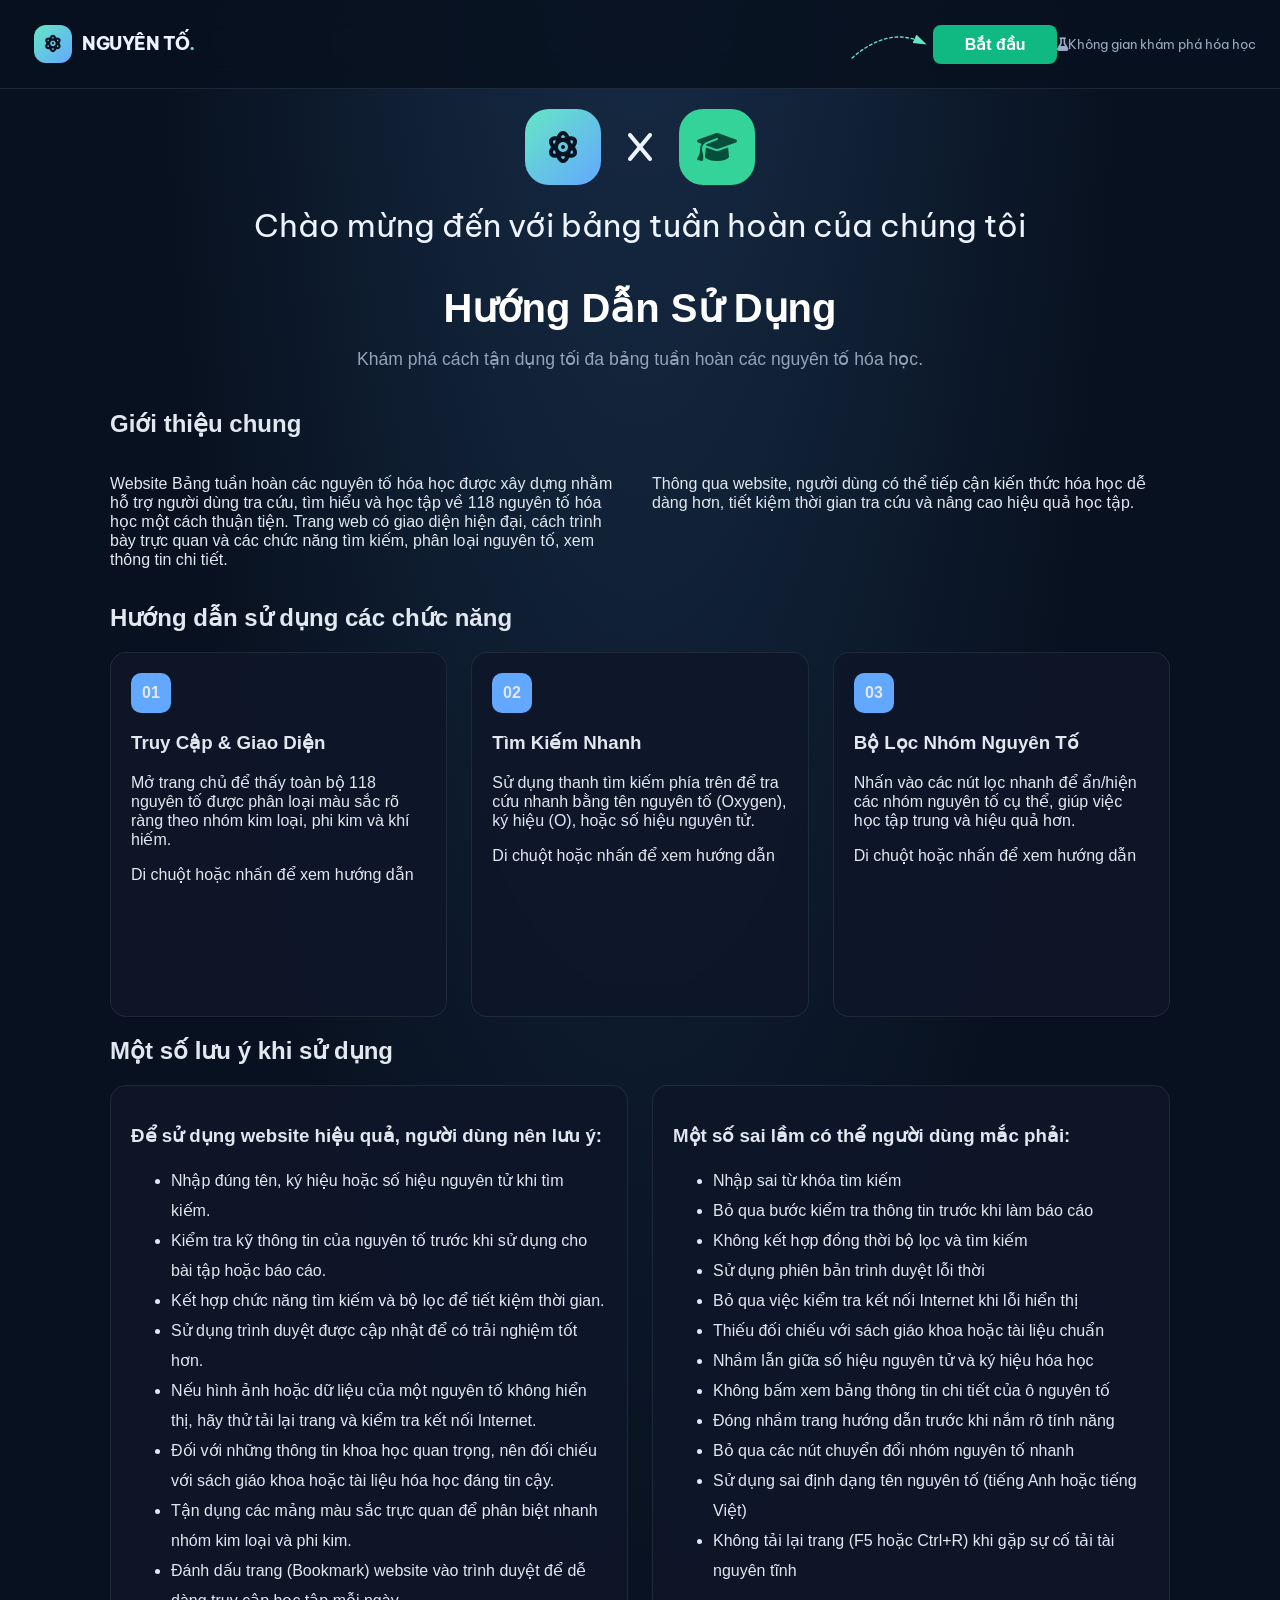
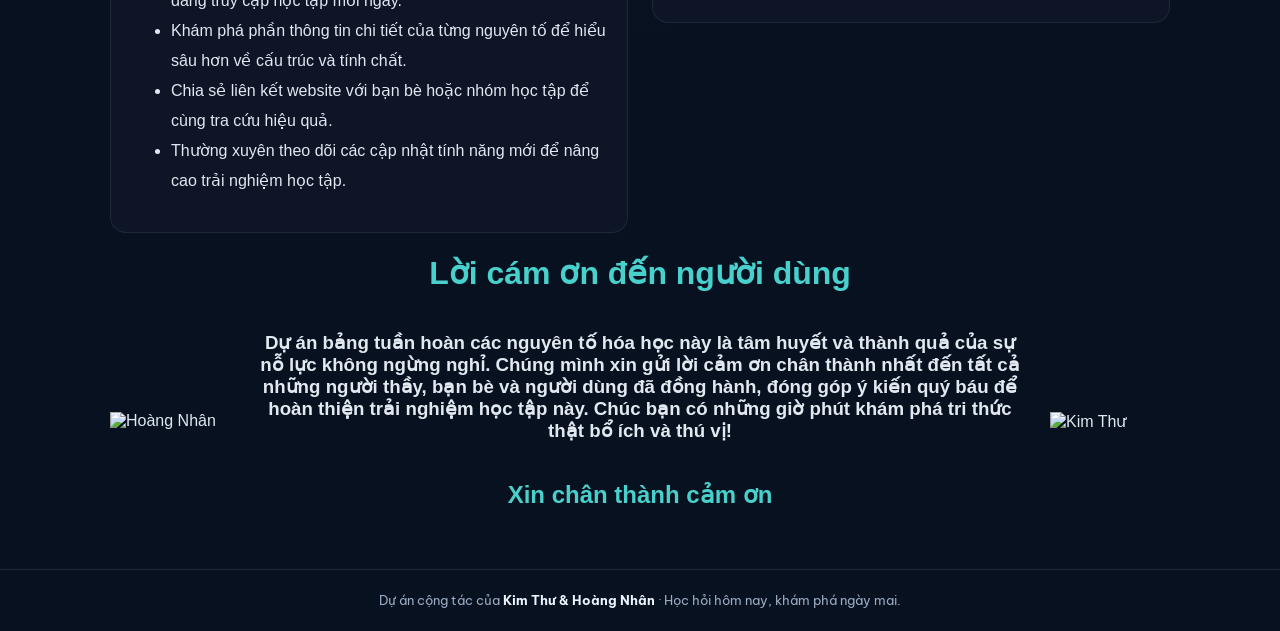
==== getstarted.html @ 03e81701 "Commit The Newest" ====
<!DOCTYPE html>
<html lang="en">
<head>
    <meta charset="UTF-8">
    <meta name="viewport" content="width=device-width, initial-scale=1.0">
    <meta name="theme-color" content="#08111f">
    <title>Cùng nhau bắt đầu sử dụng bảng</title>
    <link rel="preconnect" href="https://fonts.googleapis.com">
    <link rel="preconnect" href="https://fonts.gstatic.com" crossorigin>
    <link href="https://fonts.googleapis.com/css2?family=Be+Vietnam+Pro:wght@400;500;600;700;800&display=swap" rel="stylesheet">
    <link rel="stylesheet" href="https://cdnjs.cloudflare.com/ajax/libs/font-awesome/6.5.2/css/all.min.css">
    <link rel="stylesheet" href="./css/base.css">
    <link rel="stylesheet" href="./css/main.css">
    <link rel="stylesheet" href="./css/start.css">
    <link href="https://unpkg.com/aos@2.3.1/dist/aos.css" rel="stylesheet">
</head>
<body>
    <header class="site-nav">
        <div class="nav-inner">
            <a class="brand" href="index.html">
                <span class="brand-mark"><i class="fa-solid fa-atom"></i></span>NGUYÊN TỐ<span style="color:var(--accent)">.</span>
            </a>
            <span class="nav-tag">
                <svg class="pointer-arrow" viewBox="0 0 200 100" xmlns="http://www.w3.org/2000/svg">
                        <defs>
                            <!-- Arrowhead Marker -->
                            <marker id="arrow" markerWidth="10" markerHeight="10" refX="6" refY="3.5" orient="auto">
                            <polygon points="0 0, 10 3.5, 0 7" fill="var(--accent)" />
                            </marker>
                        </defs>

                        <!-- Curved Dashed Path pointing to the button -->
                        <path d="M 20 80 Q 100 10 175 45" 
                                fill="none" 
                                stroke="var(--accent)" 
                                stroke-width="3" 
                                stroke-dasharray="6,6" 
                                stroke-linecap="round"
                                marker-end="url(#arrow)" />
                </svg>
                <div class="start-and-solo">
                    <a href="./getstarted.html" class="intro-link">
                    <button class="start-btn" type="button">Bắt đầu</button>
                    </a>
                    <div class="area">
                        <i class="fa-solid fa-flask me-2"></i>Không gian khám phá hóa học 
                    </div>
                </div>
            </span>   
        </div>
    </header>
    <div class="view">
        <div class="view-logo">
            <span class="brand-mark" data-aos="fade-right"><i class="fa-solid fa-atom"></i></span>
            <i class="fa-solid fa-x" data-aos="zoom-in"></i>
            <span class="brand-mark brand-mark-cap" data-aos="fade-left"><i class="fa-solid fa-graduation-cap"></i></span>
        </div>
        <span class="introduction" data-aos="zoom-in">Chào mừng đến với bảng tuần hoàn của chúng tôi</span>
    </div>
    <!-- <div class="intro">
        <h1>HƯỚNG DẪN SỬ DỤNG WEBSITE BẢNG TUẦN HOÀN CÁC NGUYÊN TỐ HÓA HỌC</h1>
        <h2>#I. Giới thiệu chung</h2>
            <p>Website Bảng tuần hoàn các nguyên tố hóa học được xây dựng nhằm hỗ trợ người dùng tra cứu, tìm hiểu và học tập về 118 nguyên tố hóa học một cách thuận tiện. Trang web có giao diện hiện đại, cách trình bày trực quan và các chức năng tìm kiếm, phân loại nguyên tố, xem thông tin chi tiết.</p>
            <p>Thông qua website, người dùng có thể tiếp cận kiến thức hóa học dễ dàng hơn, tiết kiệm thời gian tra cứu và nâng cao hiệu quả học tập.</p>
        <h2># II. Hướng dẫn sử dụng các chức năng</h2>
        <ol class="order-listing">
            <li>Truy cập website
                <p>Người dùng mở đường dẫn của website bằng trình duyệt như Google Chrome, Microsoft Edge hoặc Safari.</p>
                <p>Sau khi truy cập thành công, trang chủ sẽ xuất hiện với giao diện chính của website. Người dùng có thể bắt đầu tìm hiểu bảng tuần hoàn và sử dụng các chức năng được cung cấp.</p>    
            </li>
            <li>Quan sát bảng tuần hoàn các nguyên tố hóa học<br/>
                <p>Tại khu vực bảng tuần hoàn, người dùng có thể quan sát vị trí của các nguyên tố theo số hiệu nguyên tử và cấu trúc của bảng.</p>
                <p>Mỗi ô nguyên tố thường hiển thị những thông tin cơ bản như:</p>
                <ul class="unordered-listing-in-getstarted">
                    <li>Số hiệu nguyên tử: Cho biết số proton trong hạt nhân nguyên tử.</li>
                    <li>Ký hiệu hóa học: Chữ viết tắt dùng để biểu diễn nguyên tố.</li>
                    <li>Tên nguyên tố: Tên gọi của nguyên tố hóa học.</li>
                    <li>Khối lượng nguyên tử: Giá trị khối lượng nguyên tử được sử dụng trong tra cứu và học tập.</li>
                </ul>
                <p>Các nhóm nguyên tố được phân biệt bằng màu sắc để người dùng dễ nhận biết và ghi nhớ hơn.</p>
            </li>
            <li>Tìm kiếm nguyên tố <br/>
                <p>Chức năng tìm kiếm giúp người dùng nhanh chóng tìm được nguyên tố cần tra cứu mà không phải quan sát toàn bộ bảng tuần hoàn.</p>
                <p>*Cách thực hiện:*</p>
                
                <ol class="order-listing">
                    <li>Tìm thanh tìm kiếm trên giao diện website.</li>
                    <li>Nhập thông tin của nguyên tố muốn tìm.</li>
                    <li>Có thể tìm kiếm bằng tên nguyên tố, ký hiệu hóa học hoặc số hiệu nguyên tử.</li>
                    <li>Quan sát kết quả được hiển thị trên màn hình.</li>
                    <li>Nhấn vào nguyên tố cần tìm để xem thêm thông tin.</li>
                </ol>
                <p>Ví dụ: Khi muốn tìm nguyên tố Oxygen, người dùng có thể nhập Oxygen, O hoặc 8 vào thanh tìm kiếm.</p>
                <p>Chức năng này giúp việc tra cứu trở nên nhanh chóng, thuận tiện và phù hợp với nhu cầu học tập.</p>
                
            </li>
            <li>Lọc nguyên tố theo nhóm<br/>
                <p>Website hỗ trợ phân loại nguyên tố theo một số nhóm hóa học nhằm giúp người dùng tìm hiểu đặc điểm chung giữa các nguyên tố.</p>
                <p>*Cách thực hiện:*</p>
                
                <ol class="order-listing">
                    <li>Tìm khu vực bộ lọc nguyên tố.</li>
                    <li>Chọn nhóm nguyên tố muốn tìm hiểu.</li>
                    <li>Quan sát các nguyên tố phù hợp với nhóm đã chọn.</li>
                    <li>Thay đổi lựa chọn để tìm hiểu những nhóm khác.</li>
                </ol>
                <p>Người dùng có thể lựa chọn các nhóm như kim loại, á kim, phi kim và khí hiếm nếu các bộ lọc tương ứng được hiển thị trên giao diện.</p>
                <p>Chức năng lọc giúp người dùng nhận biết sự phân loại của các nguyên tố và hiểu rõ hơn về cấu trúc của bảng tuần hoàn.</p>
                
            </li>
            <li>Xem thông tin chi tiết của nguyên tố<br/>
                <p>Để tìm hiểu sâu hơn về một nguyên tố, người dùng có thể nhấn trực tiếp vào ô nguyên tố trên bảng tuần hoàn hoặc vào kết quả tìm kiếm tương ứng.</p>
                <p>Cửa sổ thông tin chi tiết sẽ hiển thị các dữ liệu được cung cấp cho nguyên tố đó, chẳng hạn như:</p>
                
                <ul class="unordered-listing-in-getstarted">
                        <li>Tên và ký hiệu hóa học.</li>
                        <li>Số hiệu nguyên tử.</li>
                        <li>Khối lượng nguyên tử.</li>
                        <li>Nhóm và chu kỳ.</li>
                        <li>Trạng thái vật chất.</li>
                        <li>Mô tả khái quát về nguyên tố.</li>
                        <li>Cấu hình electron và mô hình nguyên tử Bohr nếu có dữ liệu tương ứng.</li>
                </ul>
                <p>Người dùng nên đọc lần lượt các thông tin để hiểu rõ hơn về đặc điểm và vị trí của nguyên tố trong bảng tuần hoàn.</p>
            </li>
            <li>Đóng cửa sổ thông tin<br/>
                <p>Sau khi xem xong thông tin chi tiết, người dùng có thể trở về bảng tuần hoàn để tiếp tục tra cứu.</p>
                <p>Có thể đóng cửa sổ thông tin bằng cách:</p>
                
                <ul class="unordered-listing-in-getstarted">
                    <li>Nhấn nút đóng ở góc cửa sổ.</li>
                    <li>Nhấn ra bên ngoài cửa sổ thông tin.</li>
                    <li>Nhấn phím Esc trên bàn phím.</li>
                </ul>
                <p>Sau đó, người dùng có thể tiếp tục tìm kiếm hoặc lựa chọn nguyên tố khác.</p>
            </li>
            <li>Sử dụng website trên các thiết bị khác nhau<br/>
                <p>Website được thiết kế để hướng đến khả năng sử dụng trên máy tính, máy tính bảng và điện thoại.</p>
                <ul class="unordered-listing-in-getstarted">
                    <li>Trên máy tính: Người dùng có thể quan sát bảng tuần hoàn với không gian hiển thị rộng, thuận tiện cho việc học tập và tra cứu.</li>
                    <li>Trên máy tính bảng: Có thể thao tác bằng chuột hoặc màn hình cảm ứng.</li>
                    <li>Trên điện thoại: Người dùng có thể tìm kiếm và xem thông tin nguyên tố trên màn hình nhỏ hơn.</li>
                </ul>
                <p>Tùy theo kích thước màn hình, bố cục và cách hiển thị có thể thay đổi để phù hợp với thiết bị.</p>
            </li>
        </ol>
        <h2>#III. Một số lưu ý khi sử dụng</h2>
        <p>Để sử dụng website hiệu quả, người dùng nên lưu ý:</p>
        <ol class="order-listing">
            <li>Nhập đúng tên, ký hiệu hoặc số hiệu nguyên tử khi tìm kiếm.</li>
            <li>Kiểm tra kỹ thông tin của nguyên tố trước khi sử dụng cho bài tập hoặc báo cáo.</li>
            <li>Kết hợp chức năng tìm kiếm và bộ lọc để tiết kiệm thời gian.</li>
            <li>Sử dụng trình duyệt được cập nhật để có trải nghiệm tốt hơn.</li>
            <li>Nếu hình ảnh hoặc dữ liệu của một nguyên tố không hiển thị, hãy thử tải lại trang và kiểm tra kết nối Internet.</li>
            <li>Đối với những thông tin khoa học quan trọng, nên đối chiếu với sách giáo khoa hoặc tài liệu hóa học đáng tin cậy.</li>
        </ol>
        <h2>#IV. Kết luận</h2>
            <p>Website Bảng tuần hoàn các nguyên tố hóa học là một sản phẩm ứng dụng công nghệ vào việc học tập và tìm hiểu kiến thức khoa học. Với các chức năng tra cứu, tìm kiếm, phân loại và hiển thị thông tin chi tiết, website góp phần giúp người dùng tiếp cận kiến thức hóa học một cách trực quan và thuận tiện hơn.</p>
            <p>Sản phẩm là kết quả cộng tác của Kim Thư và Hoàng Nhân, thể hiện tinh thần chủ động học hỏi, vận dụng kiến thức lập trình và sáng tạo công nghệ vào thực tiễn. Trong tương lai, website có thể tiếp tục được phát triển bằng cách bổ sung thêm dữ liệu, bài tập tương tác và các công cụ hỗ trợ học tập nhằm nâng cao trải nghiệm người dùng.</p>
    </div> -->

    <div class="guide-container">
        <header class="guide-header">
            <h1 data-aos="fade-up">Hướng Dẫn Sử Dụng</h1>
            <p data-aos="fade-up">Khám phá cách tận dụng tối đa bảng tuần hoàn các nguyên tố hóa học.</p>
        </header>
        <div class="title-start">
            <h2 data-aos="fade-up">Giới thiệu chung</h2>
            <div class="guide-grid">
                <div class="card-front">
                    <p>Website Bảng tuần hoàn các nguyên tố hóa học được xây dựng nhằm hỗ trợ người dùng tra cứu, tìm hiểu và học tập về 118 nguyên tố hóa học một cách thuận tiện. Trang web có giao diện hiện đại, cách trình bày trực quan và các chức năng tìm kiếm, phân loại nguyên tố, xem thông tin chi tiết.</p>
                </div>
                <div class="card-front">
                    <p>Thông qua website, người dùng có thể tiếp cận kiến thức hóa học dễ dàng hơn, tiết kiệm thời gian tra cứu và nâng cao hiệu quả học tập.</p>
            </div>
        </div>
        </div>
        <div class="title-start">
            <h2 data-aos="fade-up">Hướng dẫn sử dụng các chức năng</h2>
            <div class="guide-grid">
                <!-- Card 1 -->
                <div class="guide-card" data-aos="fade-up">
                    <div class="card-badge">01</div>
                    
                    <!-- Default Content -->
                    <div class="card-front">
                    <h3>Truy Cập & Giao Diện</h3>
                    <p>Mở trang chủ để thấy toàn bộ 118 nguyên tố được phân loại màu sắc rõ ràng theo nhóm kim loại, phi kim và khí hiếm.</p>
                    <div class="mini-preview">Di chuột hoặc nhấn để xem hướng dẫn</div>
                    </div>
                    
                    <!-- Instruction Content (Swaps in on hover) -->
                    <div class="card-back">
                    <h4>💡 Hướng dẫn chi tiết:</h4>
                    <ul>
                        <li>Dùng trình duyệt Chrome hoặc Firefox để có trải nghiệm tốt nhất.</li>
                        <li>Quan sát màu sắc các ô để nhận biết nhóm nguyên tố.</li>
                        <li>Click vào bất kỳ nguyên tố nào để mở bảng thông tin chi tiết.</li>
                        <li>Sau khi xem xong, click vào X hoặc click bất kỳ khu vực ngoài ô hiển thị</li>
                    </ul>
                    </div>
                </div>

                <!-- Card 2 -->
                <div class="guide-card" data-aos="fade-up" data-aos-delay="250">
                    <div class="card-badge">02</div>
                    <div class="card-front">
                    <h3>Tìm Kiếm Nhanh</h3>
                    <p>Sử dụng thanh tìm kiếm phía trên để tra cứu nhanh bằng tên nguyên tố (Oxygen), ký hiệu (O), hoặc số hiệu nguyên tử.</p>
                    <div class="mini-preview">Di chuột hoặc nhấn để xem hướng dẫn</div>
                    </div>
                    <div class="card-back">
                    <h4>💡 Hướng dẫn chi tiết:</h4>
                    <ul>
                        <li>Click vào thanh tìm kiếm ở đầu trang.</li>
                        <li>Nhập tên tiếng Anh/Việt, ký hiệu hóa học (ví dụ: "Au", "Iron").</li>
                        <li>Kết quả sẽ lọc trực tiếp ngay trên bảng tức thì.</li>
                    </ul>
                    </div>
                </div>

                <!-- Card 3 -->
                <div class="guide-card" data-aos="fade-up" data-aos-delay="500">
                    <div class="card-badge">03</div>
                    <div class="card-front">
                    <h3>Bộ Lọc Nhóm Nguyên Tố</h3>
                    <p>Nhấn vào các nút lọc nhanh để ẩn/hiện các nhóm nguyên tố cụ thể, giúp việc học tập trung và hiệu quả hơn.</p>
                    <div class="mini-preview">Di chuột hoặc nhấn để xem hướng dẫn</div>
                    </div>
                    <div class="card-back">
                    <h4>💡 Hướng dẫn chi tiết:</h4>
                    <ul>
                        <li>Sử dụng các nút điều hướng phía trên bảng tuần hoàn.</li>
                        <li>Chọn nhóm cụ thể để làm nổi bật các tính chất hóa học.</li>
                    </ul>
                    </div>
                </div>
            </div>
        </div>
        <div class="title-start">
            <h2 data-aos="fade-up">Một số lưu ý khi sử dụng</h2>
            <div class="guide-grid">
                <div class="guide-card" data-aos="fade-up">
                    <h3>Để sử dụng website hiệu quả, người dùng nên lưu ý:</h3>
                    <ul class="unordered-listing-in-getstarted">
                        <li>Nhập đúng tên, ký hiệu hoặc số hiệu nguyên tử khi tìm kiếm.</li>
                        <li>Kiểm tra kỹ thông tin của nguyên tố trước khi sử dụng cho bài tập hoặc báo cáo.</li>
                        <li>Kết hợp chức năng tìm kiếm và bộ lọc để tiết kiệm thời gian.</li>
                        <li>Sử dụng trình duyệt được cập nhật để có trải nghiệm tốt hơn.</li>
                        <li>Nếu hình ảnh hoặc dữ liệu của một nguyên tố không hiển thị, hãy thử tải lại trang và kiểm tra kết nối Internet.</li>
                        <li>Đối với những thông tin khoa học quan trọng, nên đối chiếu với sách giáo khoa hoặc tài liệu hóa học đáng tin cậy.</li>
                        <li>Tận dụng các mảng màu sắc trực quan để phân biệt nhanh nhóm kim loại và phi kim.</li>
                        <li>Đánh dấu trang (Bookmark) website vào trình duyệt để dễ dàng truy cập học tập mỗi ngày.</li>
                        <li>Khám phá phần thông tin chi tiết của từng nguyên tố để hiểu sâu hơn về cấu trúc và tính chất.</li>
                        <li>Chia sẻ liên kết website với bạn bè hoặc nhóm học tập để cùng tra cứu hiệu quả.</li>
                        <li>Thường xuyên theo dõi các cập nhật tính năng mới để nâng cao trải nghiệm học tập.</li>
                    </ul>
                </div>
                <div class="guide-card" data-aos="fade-up" data-aos-delay="200">
                    <h3>Một số sai lầm có thể người dùng mắc phải:</h3>
                    <ul class="unordered-listing-in-getstarted">
                        <li>Nhập sai từ khóa tìm kiếm</li>
                        <li>Bỏ qua bước kiểm tra thông tin trước khi làm báo cáo</li>
                        <li>Không kết hợp đồng thời bộ lọc và tìm kiếm</li>
                        <li>Sử dụng phiên bản trình duyệt lỗi thời</li>
                        <li>Bỏ qua việc kiểm tra kết nối Internet khi lỗi hiển thị</li>
                        <li>Thiếu đối chiếu với sách giáo khoa hoặc tài liệu chuẩn</li>
                        <li>Nhầm lẫn giữa số hiệu nguyên tử và ký hiệu hóa học</li>
                        <li>Không bấm xem bảng thông tin chi tiết của ô nguyên tố</li>
                        <li>Đóng nhầm trang hướng dẫn trước khi nắm rõ tính năng</li>
                        <li>Bỏ qua các nút chuyển đổi nhóm nguyên tố nhanh</li>
                        <li>Sử dụng sai định dạng tên nguyên tố (tiếng Anh hoặc tiếng Việt)</li>
                        <li>Không tải lại trang (F5 hoặc Ctrl+R) khi gặp sự cố tải tài nguyên tĩnh</li>
                    </ul>
                </div>
            </div>
        </div>
        <div class="guide-ending">
            <h1 data-aos="fade-up">Lời cám ơn đến người dùng</h1>
            <div class="ending-view">
                <img src="./additional/boy-bow.png" alt="Hoàng Nhân" class="side-image">
                <div class="thank-text">
                    <h3>Dự án bảng tuần hoàn các nguyên tố hóa học này là tâm huyết và thành quả của sự nỗ lực không ngừng nghỉ. Chúng mình xin gửi lời cảm ơn chân thành nhất đến tất cả những người thầy, bạn bè và người dùng đã đồng hành, đóng góp ý kiến quý báu để hoàn thiện trải nghiệm học tập này. Chúc bạn có những giờ phút khám phá tri thức thật bổ ích và thú vị!</h3>
                    <h2>Xin chân thành cảm ơn</h2>
                </div>
                <img src="./additional/girl-bow.png" alt="Kim Thư" class="side-image">
            </div>
           

        </div>
    </div>

    <footer class="site-footer">Dự án cộng tác của <strong style="color:var(--text)">Kim Thư &amp; Hoàng Nhân</strong> · Học hỏi hôm nay, khám phá ngày mai.</footer>
    <script src="https://unpkg.com/aos@2.3.1/dist/aos.js"></script>
    <script>
        AOS.init({
            duration: 800, // Animation duration in milliseconds (e.g., 1 second)
            once: true,     // Animation happens only once while scrolling down
        });
    </script>
</body>
</html>
---- css/base.css ----
:root {
    color-scheme:dark;
    --bg:#08111f;
    --panel:#101d30;
    --line:#26364c;
    --text:#edf4ff;
    --muted:#9aacc4;
    --accent:#66e3c4;
    --second-color: #48D1CC;
}

* {
    box-sizing:border-box
}

html {
    scroll-behavior:smooth
}
body {
    margin:0;
    background:radial-gradient(ellipse at 50% -20%,#19304c 0,transparent 55%),var(--bg);
    color:var(--text);
    font-family:'Be Vietnam Pro',system-ui,sans-serif;min-height:100vh
}

.site-nav {
    position:sticky;
    top:0;
    z-index:50;
    background:rgba(8,17,31,.86);
    backdrop-filter:blur(16px);
    border-bottom:1px solid rgba(154,172,196,.15)
}

.start-btn {
    background-color: var(--accent);
    border: 1px solid var(--accent);
    border-radius: 10px;
    padding: 10px;
    cursor: pointer;
    margin-right: 10px;
    width: 100%
}

.start-and-solo {
    display: flex;
    flex-direction: row;
    align-items: center;
}


.intro-link {
    text-decoration: none;
}

.nav-inner {
    max-width:1500px;
    margin:auto;
    padding:15px 24px;
    display:flex;
    justify-content:space-between;
    align-items:center;
    gap:16px
}

.nav-right-container {
  display: flex;
  align-items: center;
  gap: 15px;
}

.pointer-arrow {
  width: 90px;
  height: 45px;
  pointer-events: none;
}

.brand {
    color:var(--text);
    font-weight:800;
    text-decoration:none;
    letter-spacing:-.4px;
    font-size:1.1rem;
}

.brand-mark {
    display:inline-grid;
    place-items:center;
    width:38px;height:38px;
    margin: 10px;
    border-radius:12px;
    background:linear-gradient(135deg,#65e6c5,#63a8ff);
    color:#071322
}

.brand-mark-cap {
    background: #34d399;
    color: #064e3b;
}

.nav-tag {
    color:var(--muted);
    font-size:.82rem;
    display: flex;
}

.page-shell {
    max-width:1500px;
    margin:0 auto;
    padding:32px 24px 50px
}

.site-footer {
    border-top:1px solid rgba(154,172,196,.15);
    padding:22px 24px;
    text-align:center;
    color:var(--muted);
    font-size:.83rem;
}

@media(max-width: 600px) {

    .site-nav {
        flex-direction: row;          
        justify-content: space-between; 
        align-items: center;
        gap: 15px;
    }

    .nav-inner {
        flex-direction: row;          
        justify-content: space-between; 
        align-items: center;
        width: 100%;                    
        padding: 12px 16px;
        gap: 12px;
    }

    .page-shell {
        padding: 24px 14px 35px;
    }

    .nav-tag svg {
        display: none;
    }

    .nav-tag .area {
        display: none;
    }

    .nav-tag {
        flex-direction: row;
        align-items: center;
        gap: 8px;
    }

}
---- css/main.css ----
/* index.html */

.hero {
    display:grid;
    grid-template-columns:1.3fr .7fr;
    gap:24px;
    align-items:center;
    margin:8px 0 28px
}

.eyebrow {
    display:inline-flex;
    align-items:center;
    gap:8px;padding:7px 12px;
    border:1px solid #2b4b5c;
    border-radius:999px;background:#102638;
    color:#8debd6;
    font-size:.78rem;
    font-weight:700;
    letter-spacing:.08em;
    text-transform:uppercase
}

.hero h1 {
    font-size:clamp(2rem,4.4vw,3.8rem);
    line-height:1.08;
    letter-spacing:-.06em;
    font-weight:800;
    margin:16px 0
}

.hero h1 span {
    color:var(--accent)
}
.hero p {
    color:var(--muted);
    max-width:650px;
    line-height:1.8;
    margin:0
}
.hero-art {
    justify-self:end;
    display:grid;
    place-items:center;
    width:170px;
    height:170px;
    border:1px solid #29485a;
    border-radius:42px;transform:rotate(8deg);
    background:linear-gradient(145deg,#142b40,#0b1728);
    box-shadow:0 20px 70px #0005}

.hero-art i {
    font-size:5rem;
    color:var(--accent);
    transform:rotate(-8deg);
    filter:drop-shadow(0 0 20px #66e3c455)
}


.stats {
    display:flex;
    gap:10px;
    flex-wrap:wrap;
    margin-top:20px
}

.stat {
    padding:10px 14px;
    border:1px solid var(--line);
    background:#0d1a2b;
    border-radius:13px;
    color:var(--muted);
    font-size:.82rem
}

.stat strong {
    color:var(--text);
    font-size:1rem;
    margin-right:5px
}


.tools-panel {
    display:flex;
    gap:12px;
    align-items:center;
    justify-content:space-between;
    flex-wrap:wrap;
    margin:24px 0 14px
}


.search-wrap {
    position:relative;
    flex:1;
    min-width:240px;
    max-width:500px
}

.search-wrap i {
    position:absolute;
    left:16px;
    top:50%;
    transform:translateY(-50%);
    color:#8296b0
}


#element-search {
    width:100%;
    padding:13px 16px 13px 44px;
    border-radius:14px;
    background:#101d30;
    border:1px solid #2b3c53;
    color:var(--text);
    outline:none;
    transition:.2s
}


#element-search:focus {
    border-color:var(--accent);
    box-shadow:0 0 0 3px #66e3c41a
}

#element-search::placeholder {
    color:#7387a2
}


.filters {
    display:flex;
    gap:8px;
    flex-wrap:wrap
}

.filter-btn,.action-link {
    border:1px solid #2b3c53;
    background:#101d30;
    color:#c5d2e4;
    padding:10px 14px;
    border-radius:12px;
    font-size:.84rem;
    font-weight:600;
    text-decoration:none;
    transition:.2s;
    cursor:pointer
}


.filter-btn:hover,.action-link:hover {
    border-color:#66e3c4;
    color:#fff;
    transform:translateY(-1px)
}

.filter-btn.active {
    background:#173c3d;
    border-color:#66e3c4;
    color:#9af4de
}


.actions {
    display:flex;
    gap:9px;
    flex-wrap:wrap;
    margin:15px 0 22px
}

.action-link.primary {
    background:#66e3c4;
    color:#08111f;
    border-color:#66e3c4
}

.action-link.daily {
    background:#172b47;
    border-color:#35557d
}


.legend {
    display:flex;
    gap:14px;
    flex-wrap:wrap;
    color:var(--muted);
    font-size:.75rem;
    margin:0 0 14px
}

.legend span {
    display:inline-flex;
    align-items:center;
    gap:6px
}

.dot {
    width:9px;
    height:9px;
    border-radius:3px;
    display:inline-block
}


.table-frame {
    border:1px solid #26364c;
    background:rgba(9,19,33,.82);
    border-radius:20px;
    padding:16px;
    box-shadow:0 24px 70px #0002
}


.table-scroll {
    overflow-x:auto;
    padding:3px 3px 16px;
    scrollbar-color:#38516d #0c1726;
    scrollbar-width:thin
}


#periodic-table {
    display:grid;
    grid-template-columns:repeat(18,minmax(61px,1fr));
    grid-template-rows:repeat(10,78px);
    gap:6px;
    min-width:1190px
}


.element-tile {
    position:relative;
    min-width:0;
    border:1px solid #ffffff25;
    border-radius:10px;
    padding:7px 6px;
    display:flex;
    flex-direction:column;
    justify-content:space-between;
    text-align:left;
    color:#07111e;
    cursor:pointer;
    transition:transform .16s,box-shadow .16s,filter .16s;
    overflow:hidden
}


.element-tile:hover,.element-tile:focus-visible {
    transform:translateY(-3px) scale(1.035);
    z-index:3;
    box-shadow:0 8px 20px #0007;
    outline:2px solid #fff9;
    outline-offset:1px
}


.element-tile[hidden] {
    display:none
}

.number {
    font-size:.66rem;
    font-weight:600;
    opacity:.8
}

.symbol {
    font-size:1.3rem;
    font-weight:800;
    line-height:1.1;
    align-self:center
}

.name {
    font-size:.61rem;
    font-weight:600;
    text-align:center;
    white-space:nowrap;
    overflow:hidden;
    text-overflow:ellipsis;
    width:100%
}


.alkali-metal{background: #ff668a; /* Bright Pink-Red */}
.alkaline-earth{background: #ffab4a; /* Bright Orange */}
.transition-metal{background: #ffe066; /* Bright Yellow */}
.post-transition{background: #85f59d; /* Bright Light Green */}
.metalloid{background: #5efce2; /* Bright Mint/Teal */}
.nonmetal{background: #52b5ff; /* Bright Cyan-Blue */}
.noble-gas{background: #e0d1ff; /* Bright Lavender/Purple */}
.halogen{background: #ffea57; /* Bright Yellow */}
.lanthanide{background: #ff85e4; /* Bright Magenta */}
.actinide{background: #ff8073; /* Bright Coral/Salmon */}
.unknown{background: #ccd6e3; /* Bright Slate/Gray */}

.modal-card.element-preview.alkali-metal { background: #ff668a !important; }
.modal-card.element-preview.alkaline-earth { background: #ffab4a !important; }
.modal-card.element-preview.transition-metal { background: #ffe066 !important; }
.modal-card.element-preview.post-transition { background: #85f59d !important; }
.modal-card.element-preview.metalloid { background: #5efce2 !important; }
.modal-card.element-preview.nonmetal { background: #52b5ff !important; }
.modal-card.element-preview.halogen { background: #ffea57 !important; }
.modal-card.element-preview.noble-gas { background: #e0d1ff !important; }
.modal-card.element-preview.lanthanide { background: #ff85e4 !important; }
.modal-card.element-preview.actinide { background: #ff8073 !important; }
.modal-card.element-preview.unknown { background: #ccd6e3 !important; }

.table-note {
    display:flex;
    justify-content:space-between;
    gap:12px;
    flex-wrap:wrap;
    color:var(--muted);
    font-size:.78rem;
    margin-top:12px
}



#empty-state {
    display:none;text-align:center;padding:35px;color:var(--muted)
}


#modal-overlay {
    display:none;position:fixed;inset:0;background:#030914c9;backdrop-filter:blur(5px);z-index:100
}


#detail-modal {
    display:none;position:fixed;z-index:101;top:50%;left:50%;transform:translate(-50%,-50%);width:min(760px,calc(100vw - 28px));max-height:88vh;overflow:auto;background:#f5f8fc;color:#172235;border-radius:22px;padding:24px;box-shadow:0 25px 100px #0009
}


.modal-top {
    display:flex;justify-content:space-between;align-items:center;gap:14px;margin-bottom:18px
}

.modal-top h2 {
    font-size:1.25rem;font-weight:800;margin:0
}

.close-modal {
    width:36px;height:36px;border:0;border-radius:10px;background:#e3eaf2;color:#23334b;font-size:1.1rem
}


.modal-grid {
    display:grid;grid-template-columns:1fr 1fr 1fr;gap:12px;margin-bottom:18px
}

.modal-card {
    border:1px solid #dce4ee;border-radius:15px;min-height:130px;padding:12px;background:#fff;display:flex;align-items:center;justify-content:center;overflow:hidden
}

.modal-card.element-preview {
    flex-direction:column;align-items:stretch;justify-content:space-between;color:#07111e;border:0
}

.modal-card.element-preview .symbol {
    font-size:2.5rem
}

.modal-card img {
    width:100%;height:110px;object-fit:contain
}

.card-label {
    text-align:center;font-size:.72rem;font-weight:700;color:#64748b;margin-top:7px
}

.modal-meta-grid {
    display:grid;grid-template-columns:1fr 1fr;gap:10px
}

.meta-item {
    background:#fff;border:1px solid #dce4ee;padding:11px 13px;border-radius:11px;font-size:.82rem;overflow-wrap:anywhere
}

.meta-item strong {
    display:block;font-size:.7rem;color:#718096;margin-bottom:4px
}

.summary {
    color:#516176;line-height:1.7;font-size:.85rem;margin-top:14px
}

.modal-hint {
    text-align:center;color:#8290a2;font-size:.72rem;margin:14px 0 0
}


@media(max-width:760px) {
    .hero {
        grid-template-columns:1fr
    }

    .site-nav {
        display: flex;
        flex-wrap: wrap;
        justify-content: space-between;
        overflow: visible !important;
        gap: 10px;
        height: auto !important;
        align-items: center;
    }

    .hero-art {
        display:none
    }

    .hero h1 {
        font-size:2.45rem
    }

    .start-btn {
        margin-right: 0;
        text-align: center;
    }

    .tools-panel {
        align-items:stretch
    }

    .search-wrap {
        max-width:none
    }

    .table-frame {
        padding:10px;border-radius:15px
    }

    .modal-grid {
        grid-template-columns:1fr 1fr 1fr;gap:7px
    }

    .modal-card {
        min-height:100px;padding:7px
    }

    .modal-card img {
        height:82px
    }

    .modal-meta-grid {
        gap:7px
    }

    .meta-item {
        padding:9px;font-size:.76rem
    }

    #detail-modal {
        padding:16px;border-radius:17px
    }

    .Mendeleev {
        flex-direction: column;
        align-self: center;
    }

}


@media(prefers-reduced-motion:reduce) {
    * {
    scroll-behavior:auto!important;transition:none!important
    }
}

/* quiz.html */

.quiz-container  {

    max-width: 800px;
    margin: 30px auto;
    background: #1e293b;
    border: 1px solid #334155;
    border-radius: 12px;
    padding: 30px;
    box-shadow: 0 10px 30px rgba(0, 0, 0, 0.5);
    color: #f8fafc;
}


.quiz-header {
    display: flex;
    justify-content: space-between;
    align-items: center;
    margin-bottom: 20px;
    font-size: 15px;
    color: #94a3b8;
    border-bottom: 1px solid #334155;
    padding-bottom: 15px;
}

.question-box {
    font-size: 20px;
    font-weight: 700;
    margin-bottom: 25px;
    color: #f8fafc;
    line-height: 1.4;
}

.options-grid {
    display: grid;
    grid-template-columns: 1fr 1fr;
    gap: 15px;
    margin-bottom: 25px;
}

@media (max-width: 600px) {
    .options-grid {
        grid-template-columns: 1fr;
    }
}

.option-btn {
    background: #0f172a;
    border: 1px solid #475569;
    color: #f8fafc;
    padding: 15px 20px;
    border-radius: 8px;
    font-size: 16px;
    font-weight: 500;
    cursor: pointer;
    transition: all 0.2s ease-in-out;
    text-align: left;
}

.option-btn:hover:not(:disabled) {
    background: #334155;
    border-color: #60a5fa;
}

.option-btn.correct {
    background: #059669 !important;
    border-color: #34d399 !important;
    color: #fff;
}

.option-btn.wrong {
    background: #dc2626 !important;
    border-color: #f87171 !important;
    color: #fff;
}

.quiz-footer {
    display: flex;
    justify-content: space-between;
    align-items: center;
    margin-top: 20px;
    border-top: 1px solid #334155;
    padding-top: 15px;
}

.next-btn {
    background: #2563eb;
    color: #fff;
    border: none;
    padding: 10px 24px;
    border-radius: 8px;
    font-weight: 600;
    cursor: pointer;
    display: none;
}

.next-btn:hover {
    background: #1d4ed8;
}

.back-link {
    color: #60a5fa;
    text-decoration: none;
    font-weight: 600;
}

.back-link:hover {
    text-decoration: underline;
}

.setup-screen {
    text-align: center;
    padding: 20px;
}

.select-dropdown {
    background: #0f172a;
    color: #f8fafc;
    border: 1px solid #475569;
    padding: 10px 16px;
    border-radius: 8px;
    font-size: 16px;
    cursor: pointer;
    margin: 0 10px;
}

.start-btn {
    background: #10b981;
    color: #fff;
    border: none;
    padding: 10px 24px;
    border-radius: 8px;
    font-size: 16px;
    font-weight: 600;
    cursor: pointer;
    transition: background 0.2s;
    margin-right: 15px;
}

.start-btn:hover {
    background: #059669;
    transform: translateY(-2px);
    transition: ease-in 0.14s ;
}

#quiz-body {
    position: relative;
    overflow: hidden;
    min-height: 300px;
}

@keyframes slideCardIn {
    0% {
        opacity: 0;
        transform: translateY(25px) scale(0.97);
    }
    100% {
        opacity: 1;
        transform: translateY(0) scale(1);
    }
}

.quiz-card-motion {
    animation: slideCardIn 1s cubic-bezier(0.16, 1, 0.3, 1) forwards;
}


/* getstarted.html */

.view {
    display: flex;
    flex-direction: column;
    align-items: center;
    zoom: 2;
}

.introduction {
    text-align: center;
}

.intro {
    margin-left: 36px;
}

.intro h1 {
    display: flex;
    justify-self: center;
    margin-left: 0;
}

.intro p {
    text-indent: 2em
}

/* CSS Styling (Matches your dark theme) */
.guide-container {
  max-width: 1100px;
  margin: 40px auto;
  padding: 0 20px;
  color: #e2e8f0;
  font-family: 'Inter', sans-serif;
}

.guide-header {
  text-align: center;
  margin-bottom: 40px;
}

.guide-header h1 {
  font-size: 2.5rem;
  font-weight: 700;
  color: #ffffff;
  margin-bottom: 10px;
}

.guide-header p {
  color: #94a3b8;
  font-size: 1.1rem;
}

/* Grid Container */
.guide-grid {
  display: grid;
  grid-template-columns: repeat(auto-fit, minmax(300px, 1fr));
  gap: 24px;
  align-items: start;
}

/* Card Styling with a Fixed Comfortable Height */
.guide-card {
  background: rgba(15, 23, 42, 0.85);
  border: 1px solid rgba(255, 255, 255, 0.08);
  border-radius: 16px;
  padding: 20px;
  position: relative;
  backdrop-filter: blur(12px);
  min-height: 365px; /* Keeps card height completely fixed */
  overflow: hidden;   /* Keeps all content locked inside the card */
  transition: border-color 0.3s ease, box-shadow 0.3s ease;
}

.guide-card:hover {
  border-color: rgba(56, 189, 248, 0.5);
  box-shadow: 0 15px 35px -10px rgba(0, 0, 0, 0.5), 0 0 20px rgba(14, 165, 233, 0.15);
}

.card-badge {
    width: 40px;
    height: 40px;
    border-radius: 10px;
    background-color: #63a8ff;
    display: flex;
    justify-content: center;
    align-items: center;
    font-weight: 700;
}

/* Front & Back Content Transitions */
.card-front, .card-back {
  transition: opacity 0.3s ease, transform 0.3s ease;
}

/* Back Content (Instructions) is hidden inside by default */
.card-back {
  position: absolute;
  top: 30px;
  left: 30px;
  right: 30px;
  bottom: 30px;
  opacity: 0;
  visibility: hidden;
  transform: translateY(10px);
  display: flex;
  flex-direction: column;
  justify-content: center;
}

/* On hover, swap front and back contents smoothly */
.guide-card:hover .card-front {
  opacity: 0;
  visibility: hidden;
  transform: translateY(-10px);
}

.guide-card:hover .card-back {
  opacity: 1;
  visibility: visible;
  transform: translateY(0);
}

.card-back h4 {
  font-size: 0.95rem;
  color: #38bdf8;
  margin-bottom: 10px;
}

.card-back ul {
  padding-left: 18px;
  color: #cbd5e1;
  font-size: 0.88rem;
  line-height: 1.5;
  margin: 0;
}

.card-back li {
  margin-bottom: 6px;
}

.guide-ending {
    display: flex;
    flex-direction: column;
    align-items: center;
}

/* Dmitri */
.Mendeleev {
    display: flex;
    margin-top: 55px;
    min-height: 400px;
    text-align: center;
    justify-content: center;
    align-items: center;
    flex-direction: column;
    
}

#Dmitri {
    display: block;
    margin-left: auto;
    margin-right: auto;
    width: 100%;
    max-width: 300px;    
    aspect-ratio: 1 / 1; 
    object-fit: cover;
    border-radius: 50% !important;
}

.about-author {
    margin-left: 40px;
}

.mendeleev-cards {
    display: grid;
    grid-template-columns: repeat(3, 1fr);
    gap: 16px;
    margin-top: 20px;
    text-align: left;
    max-width: 1200px;
    margin-left: auto;
    margin-right: auto;

}

.mendeleev-card {
    background: rgba(255, 255, 255, 0.03);
    border: 1px solid rgba(255, 255, 255, 0.1);
    border-radius: 12px;
    padding: 16px;
    box-shadow: 0 4px 6px rgba(0, 0, 0, 0.1);
    transition: transform 0.2s ease;
}

.mendeleev-card:hover {
    transform: translateY(-3px);
    border-color: var(--accent, #5efce2);
}

.mendeleev-card strong {
    color: var(--accent, #5efce2);
    display: block;
    margin-bottom: 8px;
    font-size: 1.05rem;
}

.mendeleev-card p {
    margin: 0;
    color: var(--text, #fff);
    font-size: 0.95rem;
    line-height: 1.5;
}

@media (max-width: 1024px) {
    .mendeleev-cards {
        grid-template-columns: repeat(2, 1fr);
    }
}

@media (max-width: 600px) {
    .mendeleev-cards {
        grid-template-columns: 1fr;
    }
}
---- css/start.css ----
h1 {
    color: var(--second-color);
}

.thank-text {
    display: flex;
    align-items: center;
    flex-direction: column;
}

.thank-text h3 {
    text-align: center;
}

.thank-text h2 {
    color: var(--second-color);
}

.unordered-listing-in-getstarted {
    line-height: 30px;
}

.ending-view {
    display: flex;
    gap: 30px;
    align-items: center;
}

.side-image {
    width: 120px;
    height: auto;
    flex-shrink: 0;
}
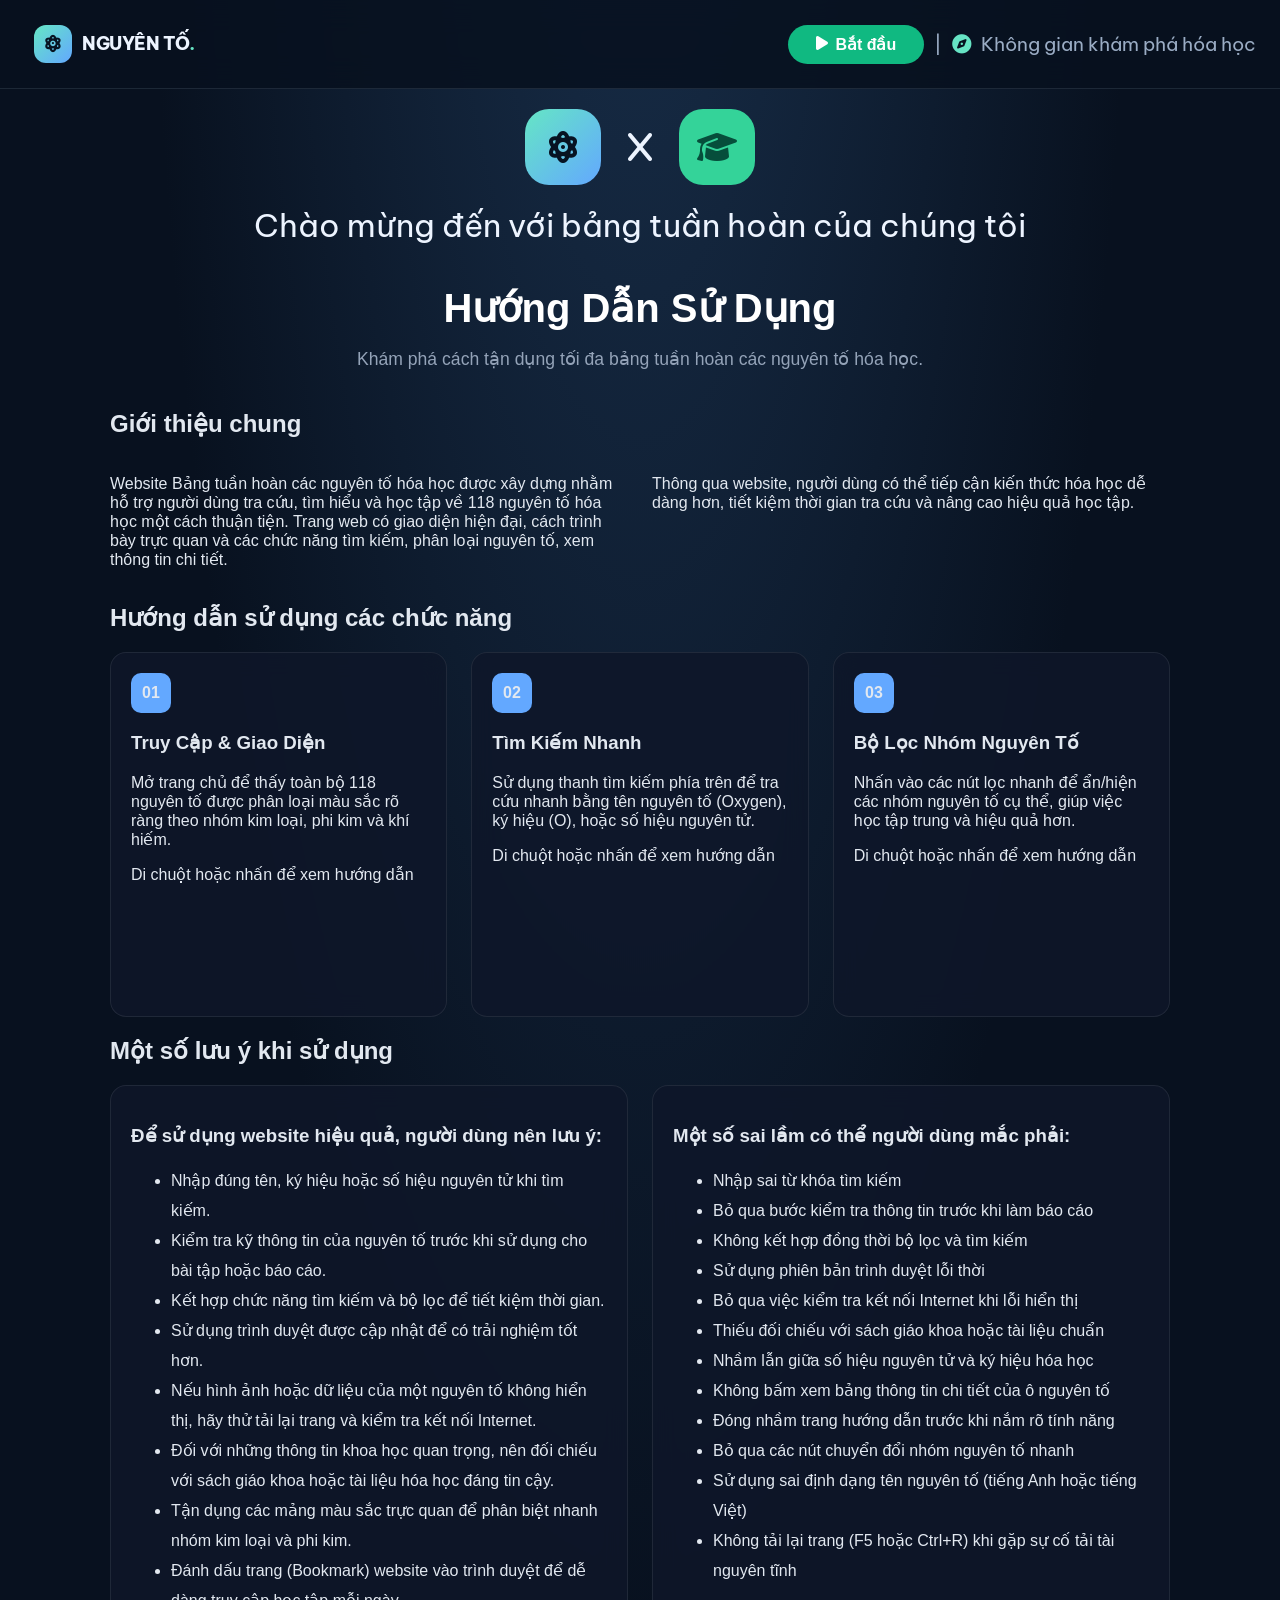
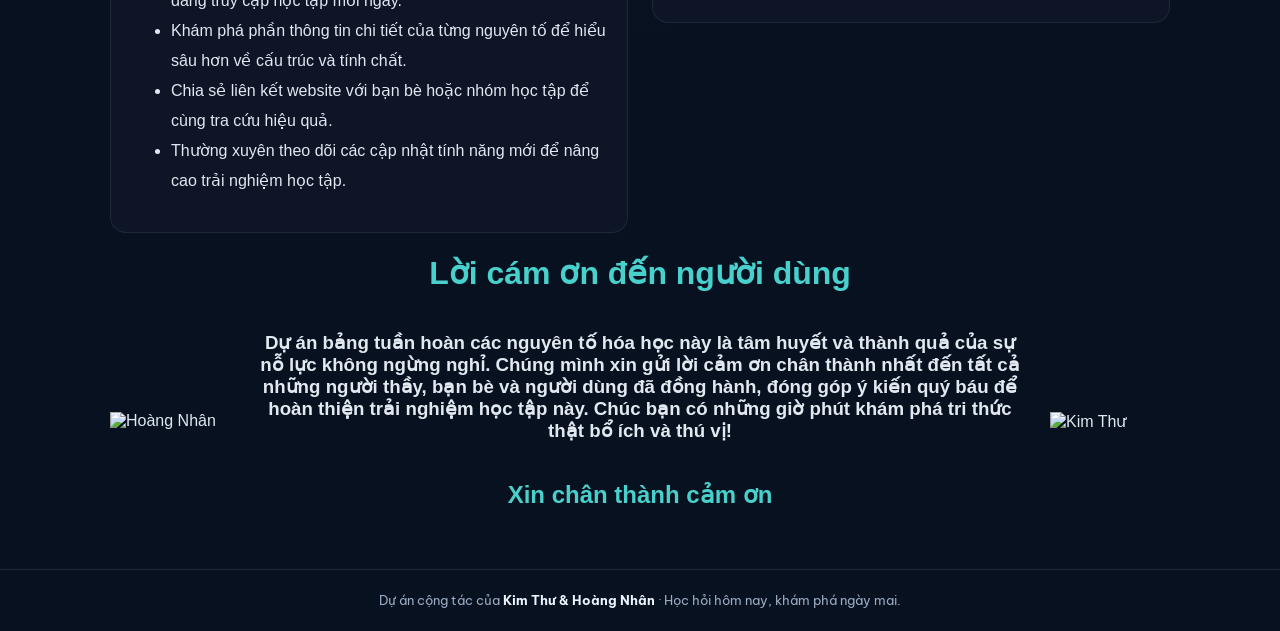
==== commit cc682d7c: "Adding another one" ====
--- a/getstarted.html
+++ b/getstarted.html
@@ -15,39 +15,25 @@
     <link href="https://unpkg.com/aos@2.3.1/dist/aos.css" rel="stylesheet">
 </head>
 <body>
-    <header class="site-nav">
-        <div class="nav-inner">
-            <a class="brand" href="index.html">
-                <span class="brand-mark"><i class="fa-solid fa-atom"></i></span>NGUYÊN TỐ<span style="color:var(--accent)">.</span>
-            </a>
+    <header class="site-nav"><div class="nav-inner">
+        <a class="brand" href="./index.html"><span class="brand-mark"><i class="fa-solid fa-atom"></i></span>NGUYÊN TỐ<span style="color:var(--accent)">.</span></a>
             <span class="nav-tag">
-                <svg class="pointer-arrow" viewBox="0 0 200 100" xmlns="http://www.w3.org/2000/svg">
-                        <defs>
-                            <!-- Arrowhead Marker -->
-                            <marker id="arrow" markerWidth="10" markerHeight="10" refX="6" refY="3.5" orient="auto">
-                            <polygon points="0 0, 10 3.5, 0 7" fill="var(--accent)" />
-                            </marker>
-                        </defs>
-
-                        <!-- Curved Dashed Path pointing to the button -->
-                        <path d="M 20 80 Q 100 10 175 45" 
-                                fill="none" 
-                                stroke="var(--accent)" 
-                                stroke-width="3" 
-                                stroke-dasharray="6,6" 
-                                stroke-linecap="round"
-                                marker-end="url(#arrow)" />
-                </svg>
                 <div class="start-and-solo">
                     <a href="./getstarted.html" class="intro-link">
-                    <button class="start-btn" type="button">Bắt đầu</button>
+                    <button class="start-btn start-btn-navbar" type="button">
+                        <i class="fa-solid fa-play"></i>
+                        <div class="start-text">Bắt đầu</div> 
+                    </button>
                     </a>
                     <div class="area">
-                        <i class="fa-solid fa-flask me-2"></i>Không gian khám phá hóa học 
-                    </div>
-                </div>
-            </span>   
-        </div>
+                        <div class="divide">|</div>
+                        <div class="solo-icon">
+                        <i class="fa-solid fa-compass"></i>
+                        </div>
+                        Không gian khám phá hóa học 
+                    </div>
+                </div>
+            </span>  
     </header>
     <div class="view">
         <div class="view-logo">
@@ -167,10 +153,10 @@
         <div class="title-start">
             <h2 data-aos="fade-up">Giới thiệu chung</h2>
             <div class="guide-grid">
-                <div class="card-front">
+                <div class="card-front" data-aos="fade-up">
                     <p>Website Bảng tuần hoàn các nguyên tố hóa học được xây dựng nhằm hỗ trợ người dùng tra cứu, tìm hiểu và học tập về 118 nguyên tố hóa học một cách thuận tiện. Trang web có giao diện hiện đại, cách trình bày trực quan và các chức năng tìm kiếm, phân loại nguyên tố, xem thông tin chi tiết.</p>
                 </div>
-                <div class="card-front">
+                <div class="card-front" data-aos="fade-up">
                     <p>Thông qua website, người dùng có thể tiếp cận kiến thức hóa học dễ dàng hơn, tiết kiệm thời gian tra cứu và nâng cao hiệu quả học tập.</p>
             </div>
         </div>
--- a/css/base.css
+++ b/css/base.css
@@ -42,10 +42,31 @@
     width: 100%
 }
 
+.start-btn-navbar {
+    display: flex;
+    justify-content: space-around;
+}
+
 .start-and-solo {
     display: flex;
     flex-direction: row;
     align-items: center;
+    justify-content: space-around;
+}
+
+.area {
+    display: flex;
+    font-size: 1.2rem;
+    align-items: center;
+}
+
+.divide {
+    margin: 10px;
+}
+
+.solo-icon {
+    color: var(--accent);
+    margin-right: 10px;
 }
 
 
--- a/css/main.css
+++ b/css/main.css
@@ -6,6 +6,10 @@
     gap:24px;
     align-items:center;
     margin:8px 0 28px
+}
+
+.icon-hero {
+    padding: 10px;
 }
 
 .eyebrow {
@@ -30,7 +34,10 @@
 }
 
 .hero h1 span {
-    color:var(--accent)
+    background: linear-gradient(135deg, #00FF87 0%, #60EFFF 100%);
+    -webkit-background-clip: text;
+    background-clip: text;
+    -webkit-text-fill-color: transparent;
 }
 .hero p {
     color:var(--muted);
@@ -70,13 +77,14 @@
     background:#0d1a2b;
     border-radius:13px;
     color:var(--muted);
-    font-size:.82rem
+    font-size:.82rem;
 }
 
 .stat strong {
     color:var(--text);
     font-size:1rem;
-    margin-right:5px
+    margin-right:5px;
+    margin-left: 10px;
 }
 
 
@@ -125,6 +133,41 @@
 
 #element-search::placeholder {
     color:#7387a2
+}
+
+@keyframes elementFadeUp {
+    0% {
+        opacity: 0.2;
+        transform: translateY(16px) scale(0.96);
+    }
+    100% {
+        opacity: 1;
+        transform: translateY(0) scale(1);
+    }
+}
+
+@keyframes elementFadeDown {
+    0% {
+        opacity: 1;
+        transform: translateY(0) scale(1);
+    }
+    100% {
+        opacity: 0.2;
+        transform: translateY(16px) scale(0.96);
+        filter: brightness(0.7) grayscale(0.3);
+    }
+}
+
+.element-tile.fade-up {
+    animation: elementFadeUp 0.4s cubic-bezier(0.16, 1, 0.3, 1) forwards;
+    z-index: 2;
+    pointer-events: auto;
+}
+
+.element-tile.fade-down {
+    animation: elementFadeDown 0.4s cubic-bezier(0.16, 1, 0.3, 1) forwards;
+    z-index: 1;
+    pointer-events: none; /* Vô hiệu hóa click vào các ô bị mờ */
 }
 
 
@@ -166,6 +209,13 @@
     gap:9px;
     flex-wrap:wrap;
     margin:15px 0 22px
+}
+
+.action-link {
+    display: flex;
+    min-width: 245px;
+    justify-content: space-evenly;
+    align-items: center;
 }
 
 .action-link.primary {
@@ -480,7 +530,7 @@
     border: 1px solid #334155;
     border-radius: 12px;
     padding: 30px;
-    box-shadow: 0 10px 30px rgba(0, 0, 0, 0.5);
+    box-shadow: 0 10px 30px rgb(30, 41, 59);
     color: #f8fafc;
 }
 
@@ -602,7 +652,7 @@
     color: #fff;
     border: none;
     padding: 10px 24px;
-    border-radius: 8px;
+    border-radius: 100px;
     font-size: 16px;
     font-weight: 600;
     cursor: pointer;
